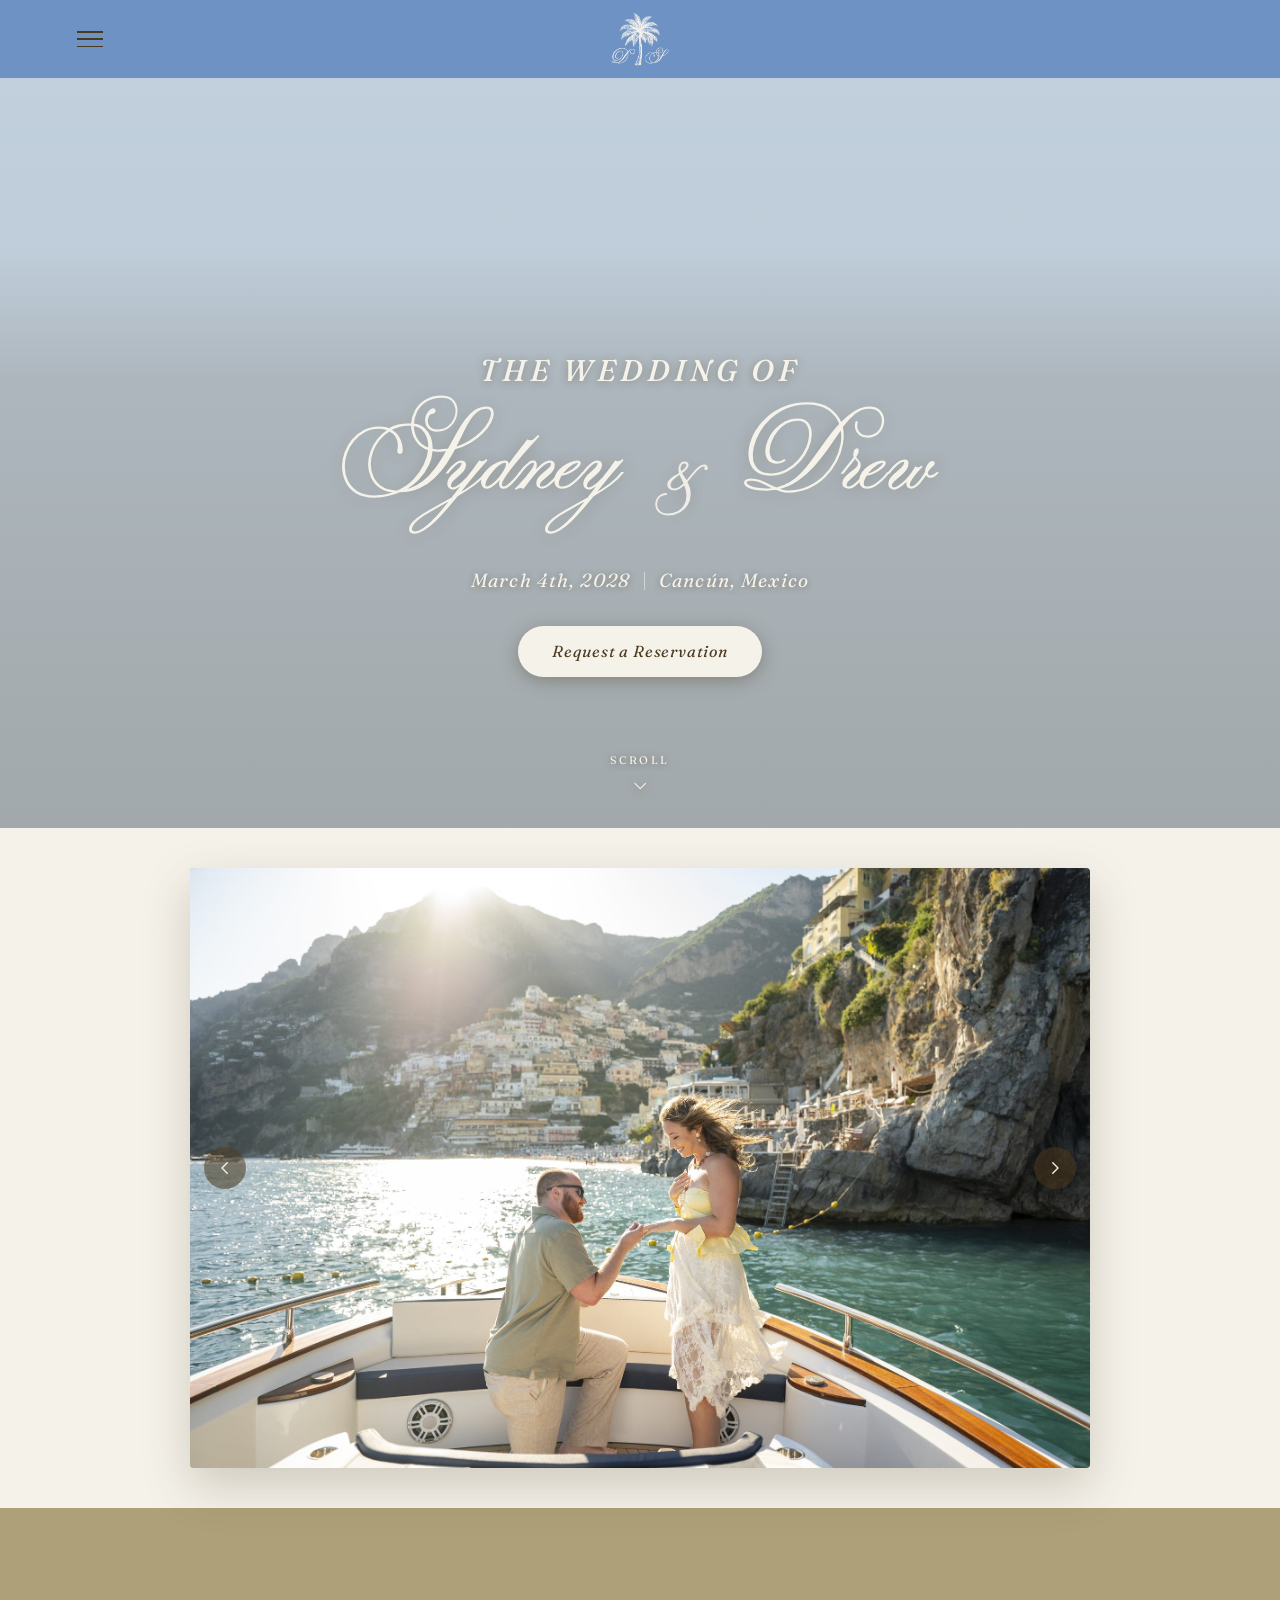
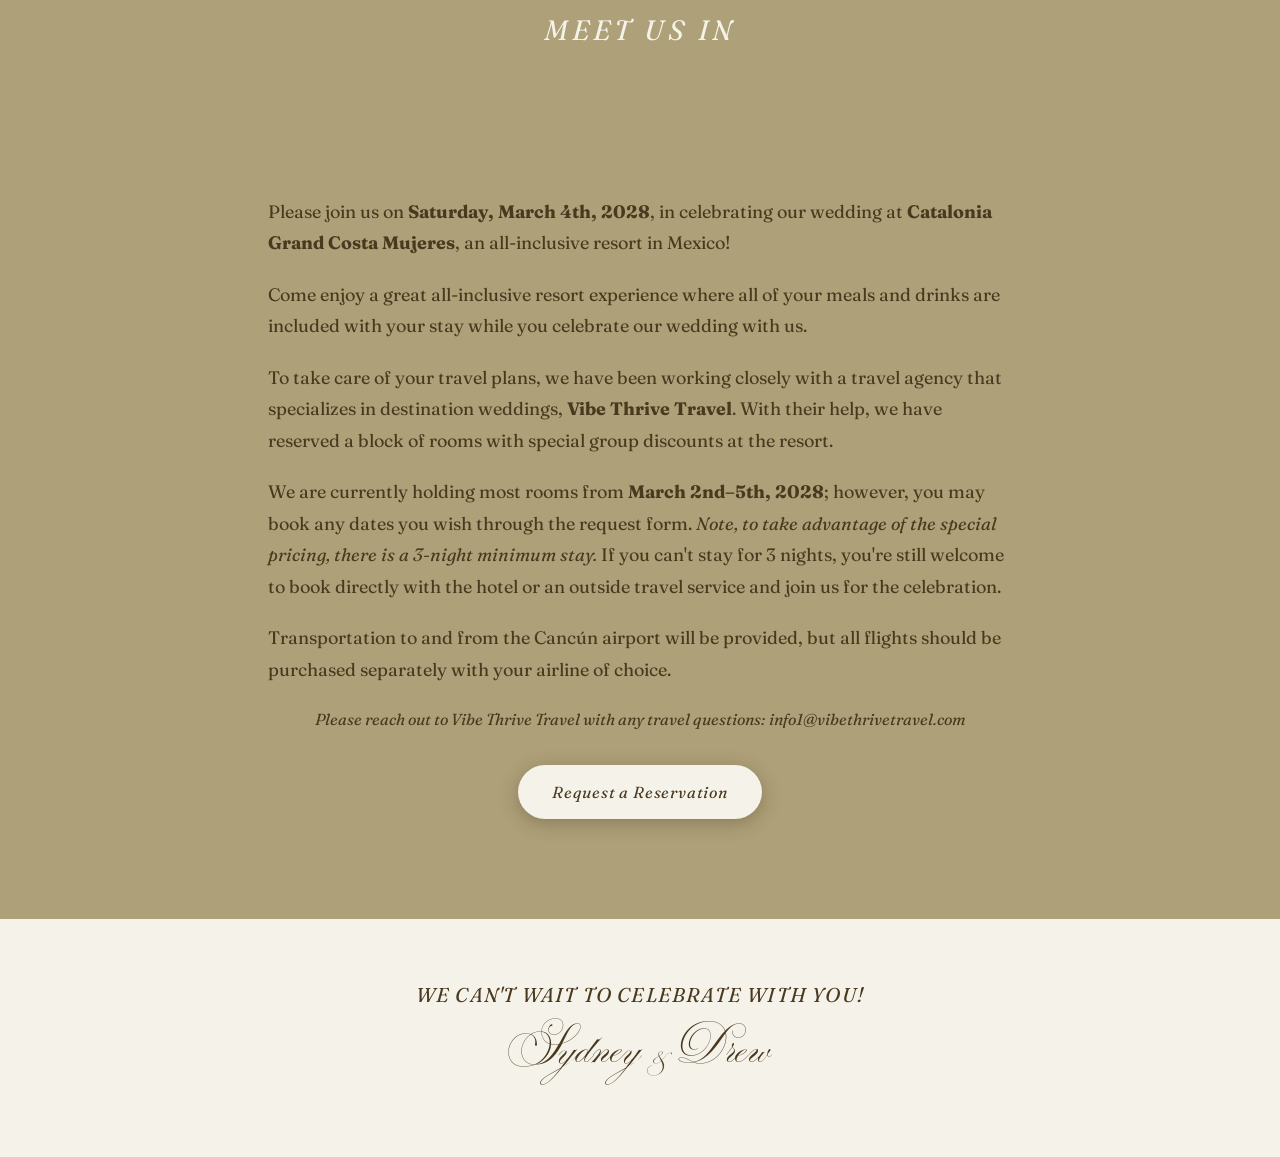
==== index.html @ 26ca18ec "changing logo color" ====
<!DOCTYPE html>
<html lang="en">
<head>
<meta charset="UTF-8">
<meta name="viewport" content="width=device-width, initial-scale=1.0">
<title>Sydney & Drew — March 2028</title>
<link rel="preconnect" href="https://fonts.googleapis.com">
<link rel="preconnect" href="https://fonts.gstatic.com" crossorigin>
<link href="https://fonts.googleapis.com/css2?family=Fraunces:ital,opsz,wght@0,9..144,300;0,9..144,400;0,9..144,500;1,9..144,300;1,9..144,400&display=swap" rel="stylesheet">
<link rel="stylesheet" href="assets/brand.css">
<style>
  :root {
    --font-display: 'Fraunces', serif;
    --font-body: 'Fraunces', serif;
  }

  * { margin: 0; padding: 0; box-sizing: border-box; }

  html { scroll-behavior: smooth; }

  body {
    background: var(--sand);
    color: var(--cacao);
    font-family: var(--font-body);
    font-size: 18px;
    line-height: 1.6;
    -webkit-font-smoothing: antialiased;
  }

  a { color: inherit; text-decoration: none; }

  .sr-only {
    position: absolute;
    width: 1px;
    height: 1px;
    padding: 0;
    margin: -1px;
    overflow: hidden;
    clip: rect(0, 0, 0, 0);
    white-space: nowrap;
    border: 0;
  }

  /* ---------- NAV ---------- */
  .nav {
    position: fixed;
    top: 0;
    left: 0;
    right: 0;
    z-index: 100;
    display: flex;
    align-items: center;
    height: 78px;
    padding: 0 6vw;
    background: var(--caribbean);
  }

  .site-banners {
    position: fixed;
    top: 78px;
    left: 0;
    right: 0;
    z-index: 90;
    transition: opacity 0.25s ease, transform 0.25s ease;
  }

  .site-banners.is-hidden {
    opacity: 0;
    transform: translateY(-8px);
    pointer-events: none;
  }

  .site-banner {
    color: var(--sand);
    padding: 16px 6vw;
    display: flex;
    align-items: center;
    justify-content: center;
    text-align: center;
  }

  .site-banner--payment {
    background: var(--jungle);
  }

  .site-banner--rsvp {
    background: var(--shoreline);
  }

  .site-banner-text {
    font-family: var(--font-display);
    font-style: italic;
    font-size: clamp(14px, 3.8vw, 16px);
    letter-spacing: 0.04em;
    text-transform: uppercase;
    font-weight: 500;
    white-space: nowrap;
  }

  .banner-link {
    text-decoration: underline;
    text-underline-offset: 3px;
    transition: opacity 0.2s ease;
  }

  .banner-link:hover {
    opacity: 0.75;
  }

  .nav-mark {
    position: absolute;
    left: 50%;
    top: 50%;
    transform: translate(-50%, -50%);
    width: 58px;
    aspect-ratio: 1500 / 1386;
    background-color: var(--sand);
    -webkit-mask-image: url('assets/monogram.svg');
    mask-image: url('assets/monogram.svg');
    -webkit-mask-size: contain;
    mask-size: contain;
    -webkit-mask-repeat: no-repeat;
    mask-repeat: no-repeat;
    -webkit-mask-position: center;
    mask-position: center;
    visibility: hidden;
  }

  .nav-mark.is-visible {
    visibility: visible;
  }

  /* ---------- LOADER ---------- */
  .loader {
    position: fixed;
    inset: 0;
    z-index: 500;
    display: flex;
    align-items: center;
    justify-content: center;
    background-color: var(--caribbean);
    transition: background-color 0.7s ease 0.35s;
  }

  .loader.is-fading {
    background-color: rgba(110, 146, 196, 0);
    pointer-events: none;
  }

  .loader-mark {
    width: 220px;
    aspect-ratio: 1500 / 1386;
    background-color: var(--sand);
    -webkit-mask-image: url('assets/monogram.svg');
    mask-image: url('assets/monogram.svg');
    -webkit-mask-size: contain;
    mask-size: contain;
    -webkit-mask-repeat: no-repeat;
    mask-repeat: no-repeat;
    -webkit-mask-position: center;
    mask-position: center;
    will-change: transform;
    transition: transform 0.85s cubic-bezier(0.65, 0, 0.35, 1);
  }

  .loader.is-done {
    display: none;
  }

  @media (prefers-reduced-motion: reduce) {
    .loader { transition: none; }
    .loader-mark { transition: none; }
  }

  .menu-btn {
    position: relative;
    z-index: 1;
    width: 26px;
    height: 16px;
    background: transparent;
    border: none;
    padding: 0;
    cursor: pointer;
    display: flex;
    flex-direction: column;
    justify-content: space-between;
  }

  .menu-btn span {
    display: block;
    height: 1.5px;
    width: 100%;
    background: var(--cacao);
    transition: transform 0.3s ease, opacity 0.3s ease;
    transform-origin: center;
  }

  .menu-btn.is-open span:nth-child(1) {
    transform: translateY(7px) rotate(45deg);
  }

  .menu-btn.is-open span:nth-child(2) {
    opacity: 0;
  }

  .menu-btn.is-open span:nth-child(3) {
    transform: translateY(-7px) rotate(-45deg);
  }

  .menu-panel {
    position: fixed;
    top: 78px;
    left: 6vw;
    z-index: 99;
    background: var(--sand);
    border: 0.5px solid var(--tulum);
    border-radius: 4px;
    min-width: 200px;
    padding: 10px 0;
    box-shadow: 0 12px 32px rgba(38, 51, 42, 0.14);
    opacity: 0;
    transform: translateY(-6px);
    pointer-events: none;
    transition: opacity 0.2s ease, transform 0.2s ease;
  }

  .menu-panel.is-open {
    opacity: 1;
    transform: translateY(0);
    pointer-events: auto;
  }

  .menu-panel a {
    display: block;
    padding: 12px 22px;
    font-size: 14px;
    letter-spacing: 0.1em;
    text-transform: uppercase;
    color: var(--cacao);
  }

  .menu-panel a:hover {
    background: var(--sand);
  }

  /* ---------- HERO ---------- */
  .hero {
    position: relative;
    min-height: 92svh;
    display: flex;
    flex-direction: column;
    align-items: center;
    justify-content: center;
    text-align: center;
    background: var(--shoreline);
    color: var(--sand);
    overflow: hidden;
    padding: 100px 6vw 60px;
  }

  .hero-photo {
    position: absolute;
    inset: 0;
    width: 100%;
    height: 100%;
    object-fit: cover;
    object-position: center 0%;
    z-index: 0;
  }

  .hero-scrim {
    position: absolute;
    inset: 0;
    background: linear-gradient(
      180deg,
      rgba(73, 57, 31, 0.10) 0%,
      rgba(73, 57, 31, 0.12) 30%,
      rgba(73, 57, 31, 0.26) 46%,
      rgba(73, 57, 31, 0.34) 100%
    );
    z-index: 1;
  }

  .hero-content {
    position: relative;
    z-index: 2;
    display: flex;
    flex-direction: column;
    align-items: center;
    margin-top: 120px;
  }

  .scroll-cue {
    position: absolute;
    bottom: 26px;
    left: 50%;
    transform: translateX(-50%);
    z-index: 2;
    display: flex;
    flex-direction: column;
    align-items: center;
    gap: 8px;
    cursor: pointer;
    padding: 8px;
    transition: transform 0.25s ease;
  }

  .scroll-cue:hover {
    transform: translateX(-50%) translateY(3px);
  }

  .scroll-cue span {
    font-size: 11px;
    letter-spacing: 0.22em;
    text-transform: uppercase;
    color: var(--sand);
    text-shadow: 0 1px 6px rgba(73, 57, 31, 0.5);
  }

  .scroll-cue svg {
    width: 16px;
    height: 16px;
    animation: scrollBounce 1.8s ease-in-out infinite;
    filter: drop-shadow(0 1px 4px rgba(73, 57, 31, 0.5));
  }

  @keyframes scrollBounce {
    0%, 100% { transform: translateY(0); opacity: 0.6; }
    50% { transform: translateY(7px); opacity: 1; }
  }

  @media (prefers-reduced-motion: reduce) {
    .scroll-cue svg { animation: none; }
  }

  @media (max-width: 760px) {
    .hero {
      padding-bottom: 92px;
    }

    .hero-photo {
      object-position: 28% 42%;
    }

    .hero-content {
      margin-top: 100px;
    }
  }

  .hero-wedding-of {
    position: relative;
    font-family: var(--font-display);
    font-style: italic;
    font-weight: 500;
    font-size: clamp(20px, 2.8vw, 30px);
    letter-spacing: 0.14em;
    text-transform: uppercase;
    color: var(--sand);
    z-index: 1;
    margin-top: 36px;
    margin-bottom: 2px;
    text-shadow: 0 1px 8px rgba(73, 57, 31, 0.4);
  }

  .hero-names {
    position: relative;
    z-index: 1;
    display: flex;
    flex-direction: row;
    align-items: baseline;
    justify-content: center;
    flex-wrap: wrap;
    gap: 0 0.22em;
    font-family: var(--font-script);
    font-weight: 400;
    color: var(--sand);
    -webkit-text-stroke: 1.5px var(--sand);
    text-stroke: 1.5px var(--sand);
    text-shadow: 0 2px 16px rgba(73, 57, 31, 0.4);
    font-size: clamp(64px, 11vw, 150px);
    line-height: 1;
    max-width: 94vw;
    margin: 0 auto;
  }

  .hero-names .amp {
    font-size: 0.62em;
    opacity: 0.92;
  }

  @media (max-width: 760px) {
    .hero-names {
      flex-direction: column;
      align-items: center;
      gap: 0.06em 0;
      font-size: clamp(56px, 17vw, 96px);
    }
  }

  .hero-details {
    position: relative;
    z-index: 1;
    margin-top: 28px;
    display: flex;
    flex-direction: row;
    align-items: center;
    gap: 14px;
  }

  .hero-date,
  .hero-location {
    font-family: var(--font-display);
    font-style: italic;
    font-weight: 400;
    font-size: clamp(15px, 1.9vw, 19px);
    letter-spacing: 0.06em;
    color: var(--sand);
    text-shadow: 0 1px 6px rgba(73, 57, 31, 0.45);
  }

  .hero-divider-line {
    width: 1px;
    height: 18px;
    background: var(--sand);
    opacity: 0.55;
  }

  .hero-reserve-btn {
    position: relative;
    z-index: 1;
    margin-top: 30px;
    display: inline-block;
    font-family: var(--font-display);
    font-style: italic;
    font-weight: 400;
    font-size: clamp(13px, 1.6vw, 16px);
    letter-spacing: 0.05em;
    color: var(--cacao);
    background-color: var(--sand);
    padding: 13px 34px;
    border-radius: 999px;
    box-shadow: 0 4px 18px rgba(73, 57, 31, 0.35);
    transition: transform 0.2s ease, box-shadow 0.2s ease;
  }

  .meet-mexico-btn {
    display: block;
    width: fit-content;
    margin: 32px auto 0;
    text-align: center;
  }

  .hero-reserve-btn:hover {
    transform: translateY(-2px);
    box-shadow: 0 6px 22px rgba(73, 57, 31, 0.4);
  }

  /* ---------- GALLERY ---------- */
  .gallery {
    background: var(--sand);
    padding: 40px 6vw;
    scroll-margin-top: 78px;
  }

  .gallery-frame {
    position: relative;
    max-width: 900px;
    margin: 0 auto;
    border-radius: 4px;
    overflow: hidden;
    box-shadow: 0 18px 48px rgba(73, 57, 31, 0.22);
  }

  .gallery-track {
    position: relative;
    width: 100%;
    aspect-ratio: 3 / 2;
    background: var(--tulum);
  }

  .gallery-slide {
    position: absolute;
    inset: 0;
    width: 100%;
    height: 100%;
    object-fit: cover;
    opacity: 0;
    transition: opacity 0.5s ease;
    pointer-events: none;
  }

  .gallery-slide.is-active {
    opacity: 1;
    pointer-events: auto;
  }

  .gallery-arrow {
    position: absolute;
    top: 50%;
    transform: translateY(-50%);
    z-index: 2;
    width: 42px;
    height: 42px;
    border-radius: 50%;
    background: rgba(73, 57, 31, 0.55);
    border: none;
    cursor: pointer;
    display: flex;
    align-items: center;
    justify-content: center;
    transition: background 0.2s ease;
  }

  .gallery-arrow:hover {
    background: rgba(73, 57, 31, 0.8);
  }

  .gallery-arrow svg {
    width: 18px;
    height: 18px;
  }

  .gallery-arrow.prev { left: 14px; }
  .gallery-arrow.next { right: 14px; }

  /* ---------- MEET US IN MEXICO ---------- */
  .meet-mexico {
    background: var(--tulum);
    padding: 100px 6vw;
    text-align: center;
  }

  .meet-mexico-wrap {
    margin: 0 auto 28px;
    display: flex;
    flex-direction: column;
    align-items: center;
  }

  .meet-mexico-eyebrow {
    font-family: var(--font-display);
    font-style: italic;
    font-weight: 400;
    font-size: clamp(20px, 3vw, 28px);
    letter-spacing: 0.14em;
    text-transform: uppercase;
    color: var(--sand);
    margin-bottom: 10px;
  }

  .meet-mexico-mark {
    width: min(50vw, 300px);
    aspect-ratio: 1175 / 411;
    background-color: var(--sand);
    -webkit-mask-image: url('assets/mexico-script.svg');
    mask-image: url('assets/mexico-script.svg');
    -webkit-mask-size: contain;
    mask-size: contain;
    -webkit-mask-repeat: no-repeat;
    mask-repeat: no-repeat;
    -webkit-mask-position: center;
    mask-position: center;
  }

  .meet-mexico-blurb {
    max-width: 62ch;
    margin: 0 auto;
    font-family: var(--font-display);
    font-weight: 400;
    font-size: 18px;
    line-height: 1.75;
    color: var(--cacao);
    text-align: left;
  }

  .meet-mexico-blurb p {
    margin: 0 0 20px;
  }

  .meet-mexico-blurb p:last-child {
    margin-bottom: 0;
  }

  .meet-mexico-blurb .lede {
    font-style: italic;
    font-size: 22px;
    text-align: center;
    margin-bottom: 28px;
  }

  .meet-mexico-blurb .fine-print {
    font-style: italic;
    font-size: 16px;
    text-align: center;
    color: var(--cacao);
  }

  /* ---------- FOOTER TEASER ---------- */
  .footer-note {
    text-align: center;
    padding: 60px 6vw 0;
    font-family: var(--font-display);
    font-style: italic;
    font-size: clamp(13px, 3.6vw, 20px);
    letter-spacing: 0.06em;
    text-transform: uppercase;
    color: var(--cacao);
    white-space: nowrap;
  }

  .footer-names-mark {
    font-family: var(--font-script);
    font-weight: 400;
    color: var(--cacao);
    font-size: clamp(40px, 8vw, 68px);
    line-height: 1;
    text-align: center;
    margin: 8px auto 70px;
  }

  .footer-names-mark .amp {
    font-size: 0.62em;
    opacity: 0.92;
    margin: 0 0.08em;
  }
</style>
</head>
<body>

  <div class="loader" id="loader">
    <div class="loader-mark" id="loaderMark"></div>
  </div>

  <nav class="nav">
    <button class="menu-btn" id="menuBtn" aria-label="Open menu" aria-expanded="false" aria-controls="menuPanel">
      <span></span><span></span><span></span>
    </button>
    <a class="nav-mark" id="navMark" href="index.html" aria-label="Sydney &amp; Drew — Home"></a>
  </nav>

  <div class="site-banners">
    <div class="site-banner site-banner--payment" id="paymentBanner">
      <div class="site-banner-text" id="paymentBannerText">
        <a href="#" class="banner-link">Submit final payment</a> by 1/1/2028
      </div>
    </div>

    <div class="site-banner site-banner--rsvp" id="rsvpBanner">
      <div class="site-banner-text" id="rsvpBannerText">
        <a href="#" class="banner-link">RSVP</a> by 1/1/2028
      </div>
    </div>
  </div>

  <div class="menu-panel" id="menuPanel">
    <a href="#">Weekend</a>
    <a href="#">Travel</a>
    <a href="#">RSVP</a>
    <a href="registry.html">Registry</a>
  </div>

  <section class="hero">
    <img class="hero-photo" src="assets/cancun-painting.png" alt="Watercolor coastline of the Riviera Maya">
    <div class="hero-scrim"></div>
    <div class="hero-content">
      <div class="hero-wedding-of">the wedding of</div>
      <h1 class="hero-names">
        <span>Sydney</span><span class="amp">&amp;</span><span>Drew</span>
      </h1>
      <div class="hero-details">
        <div class="hero-date">March 4th, 2028</div>
        <div class="hero-divider-line"></div>
        <div class="hero-location">Cancún, Mexico</div>
      </div>
      <a href="#" class="hero-reserve-btn">Request a Reservation</a>
    </div>
    <a class="scroll-cue" href="#gallery" aria-label="Scroll to next section">
      <span>Scroll</span>
      <svg viewBox="0 0 24 24" fill="none" xmlns="http://www.w3.org/2000/svg" aria-hidden="true">
        <path d="M4 8L12 16L20 8" stroke="var(--sand)" stroke-width="1.6" stroke-linecap="round" stroke-linejoin="round"/>
      </svg>
    </a>
  </section>

  <section class="gallery" id="gallery">
    <div class="gallery-frame">
      <div class="gallery-track" id="galleryTrack">
        <img class="gallery-slide is-active" src="assets/gallery/gallery-1.jpg" alt="Sydney and Drew, photo 1">
        <img class="gallery-slide" src="assets/gallery/gallery-4.jpg" alt="Sydney and Drew, photo 2">
        <img class="gallery-slide" src="assets/gallery/gallery-8.jpg" alt="Sydney and Drew, photo 3">
        <img class="gallery-slide" src="assets/gallery/gallery-2.jpg" alt="Sydney and Drew, photo 4">
        <img class="gallery-slide" src="assets/gallery/gallery-11.jpg" alt="Sydney and Drew, photo 5">
        <img class="gallery-slide" src="assets/gallery/gallery-6.jpg" alt="Sydney and Drew, photo 6">
        <img class="gallery-slide" src="assets/gallery/gallery-9.jpg" alt="Sydney and Drew, photo 7">
        <img class="gallery-slide" src="assets/gallery/gallery-5.jpg" alt="Sydney and Drew, photo 8">
        <img class="gallery-slide" src="assets/gallery/gallery-3.jpg" alt="Sydney and Drew, photo 9">
        <img class="gallery-slide" src="assets/gallery/gallery-7.jpg" alt="Sydney and Drew, photo 10">
        <img class="gallery-slide" src="assets/gallery/gallery-10.jpg" alt="Sydney and Drew, photo 11">
      </div>
      <button class="gallery-arrow prev" id="galleryPrev" aria-label="Previous photo">
        <svg viewBox="0 0 24 24" fill="none" xmlns="http://www.w3.org/2000/svg"><path d="M15 5L8 12L15 19" stroke="var(--sand)" stroke-width="1.8" stroke-linecap="round" stroke-linejoin="round"/></svg>
      </button>
      <button class="gallery-arrow next" id="galleryNext" aria-label="Next photo">
        <svg viewBox="0 0 24 24" fill="none" xmlns="http://www.w3.org/2000/svg"><path d="M9 5L16 12L9 19" stroke="var(--sand)" stroke-width="1.8" stroke-linecap="round" stroke-linejoin="round"/></svg>
      </button>
    </div>
  </section>

  <section class="meet-mexico" id="meet-mexico">
    <div class="meet-mexico-wrap">
      <div class="meet-mexico-eyebrow">meet us in</div>
      <div class="meet-mexico-mark" role="img" aria-label="Mexico"></div>
    </div>
    <div class="meet-mexico-blurb">
      <p>Please join us on <strong>Saturday, March 4th, 2028</strong>, in celebrating our wedding at <strong>Catalonia Grand Costa Mujeres</strong>, an all-inclusive resort in Mexico!</p>

      <p>Come enjoy a great all-inclusive resort experience where all of your meals and drinks are included with your stay while you celebrate our wedding with us.</p>

      <p>To take care of your travel plans, we have been working closely with a travel agency that specializes in destination weddings, <strong>Vibe Thrive Travel</strong>. With their help, we have reserved a block of rooms with special group discounts at the resort.</p>

      <p>We are currently holding most rooms from <strong>March 2nd&ndash;5th, 2028</strong>; however, you may book any dates you wish through the request form. <em>Note, to take advantage of the special pricing, there is a 3-night minimum stay.</em> If you can't stay for 3 nights, you're still welcome to book directly with the hotel or an outside travel service and join us for the celebration.</p>

      <p>Transportation to and from the Cancún airport will be provided, but all flights should be purchased separately with your airline of choice.</p>

      <p class="fine-print">Please reach out to Vibe Thrive Travel with any travel questions: info1@vibethrivetravel.com</p>

      <a href="#" class="hero-reserve-btn meet-mexico-btn">Request a Reservation</a>
    </div>
  </section>

  <p class="footer-note">
    We can't wait to celebrate with you!
  </p>
  <p class="footer-names-mark">Sydney<span class="amp">&amp;</span>Drew</p>

  <script>
    (function () {
      // ---------- SITE BANNERS ----------
      // For now: FORCE_SHOW makes a banner always visible so you can see/style it.
      // When ready to go live with real date logic: set FORCE_SHOW = false for that
      // banner, and fill in TRIGGER_DATE (when it should start appearing) and
      // DUE_DATE_TEXT (the deadline shown in the text).
      function setupBanner(config) {
        var banner = document.getElementById(config.bannerId);
        var bannerText = document.getElementById(config.textId);
        if (!banner) return;

        var shouldShow = config.forceShow || (new Date() >= config.triggerDate);

        if (shouldShow) {
          bannerText.innerHTML = '<a href="#" class="banner-link">' + config.linkLabel + '</a> by ' + config.dueDateText;
          banner.style.display = 'flex';
        } else {
          banner.style.display = 'none';
        }
      }

      setupBanner({
        bannerId: 'paymentBanner',
        textId: 'paymentBannerText',
        forceShow: false,
        triggerDate: new Date('2027-11-01'),
        dueDateText: '1/1/2028',
        linkLabel: 'Submit final payment'
      });

      setupBanner({
        bannerId: 'rsvpBanner',
        textId: 'rsvpBannerText',
        forceShow: false,
        triggerDate: new Date('2027-11-01'),
        dueDateText: '1/1/2028',
        linkLabel: 'RSVP'
      });

      var siteBanners = document.querySelector('.site-banners');
      if (siteBanners) {
        var SCROLL_HIDE_THRESHOLD = 10;
        window.addEventListener('scroll', function () {
          if (window.scrollY > SCROLL_HIDE_THRESHOLD) {
            siteBanners.classList.add('is-hidden');
          } else {
            siteBanners.classList.remove('is-hidden');
          }
        }, { passive: true });
      }

      var loader = document.getElementById('loader');
      var loaderMark = document.getElementById('loaderMark');
      var navMark = document.getElementById('navMark');
      var HOLD_MS = 700;   // how long the centered logo sits still first
      var MOVE_MS = 850;   // must match .loader-mark transition duration
      var FADE_MS = 700;   // must match .loader background transition duration

      function runHandoff() {
        var startRect = loaderMark.getBoundingClientRect();

        // Briefly reveal navMark (without visually flashing it) so we can
        // measure exactly where it sits — this is what makes the landing
        // spot accurate instead of guessed/hardcoded.
        navMark.style.transition = 'none';
        navMark.classList.add('is-visible');
        navMark.style.opacity = '0';
        var endRect = navMark.getBoundingClientRect();
        navMark.style.opacity = '';

        var endFontSize = endRect.width;
        var startFontSize = startRect.width;
        var scale = endFontSize / startFontSize;

        var startCenterX = startRect.left + startRect.width / 2;
        var startCenterY = startRect.top + startRect.height / 2;
        var endCenterX = endRect.left + endRect.width / 2;
        var endCenterY = endRect.top + endRect.height / 2;

        var deltaX = endCenterX - startCenterX;
        var deltaY = endCenterY - startCenterY;

        // Hide nav mark again until the exact moment the animation lands
        navMark.classList.remove('is-visible');

        requestAnimationFrame(function () {
          loaderMark.style.transform =
            'translate(' + deltaX + 'px, ' + deltaY + 'px) scale(' + scale + ')';
          loader.classList.add('is-fading');
        });

        setTimeout(function () {
          navMark.classList.add('is-visible');
          loader.classList.add('is-done');
        }, MOVE_MS);
      }

      window.addEventListener('load', function () {
        setTimeout(runHandoff, HOLD_MS);
      });

      var menuBtn = document.getElementById('menuBtn');
      var menuPanel = document.getElementById('menuPanel');

      function closeMenu() {
        menuBtn.classList.remove('is-open');
        menuPanel.classList.remove('is-open');
        menuBtn.setAttribute('aria-expanded', 'false');
      }

      function toggleMenu() {
        var willOpen = !menuPanel.classList.contains('is-open');
        menuBtn.classList.toggle('is-open', willOpen);
        menuPanel.classList.toggle('is-open', willOpen);
        menuBtn.setAttribute('aria-expanded', String(willOpen));
      }

      menuBtn.addEventListener('click', function (e) {
        e.stopPropagation();
        toggleMenu();
      });

      var scrollCue = document.querySelector('.scroll-cue');
      if (scrollCue) {
        scrollCue.addEventListener('click', function (e) {
          e.preventDefault();
          var targetId = scrollCue.getAttribute('href').slice(1);
          var target = document.getElementById(targetId);
          if (target) {
            target.scrollIntoView({ behavior: 'smooth' });
          }
        });
      }

      document.addEventListener('click', function (e) {
        if (!menuPanel.contains(e.target) && !menuBtn.contains(e.target)) {
          closeMenu();
        }
      });

      document.addEventListener('keydown', function (e) {
        if (e.key === 'Escape') closeMenu();
      });

      var slides = document.querySelectorAll('.gallery-slide');
      var prevBtn = document.getElementById('galleryPrev');
      var nextBtn = document.getElementById('galleryNext');
      var track = document.getElementById('galleryTrack');
      var galleryFrame = document.querySelector('.gallery-frame');
      var current = 0;
      var AUTOPLAY_MS = 5000;
      var autoplayTimer = null;

      function showSlide(index) {
        slides[current].classList.remove('is-active');
        current = (index + slides.length) % slides.length;
        slides[current].classList.add('is-active');
      }

      function startAutoplay() {
        stopAutoplay();
        autoplayTimer = setInterval(function () {
          showSlide(current + 1);
        }, AUTOPLAY_MS);
      }

      function stopAutoplay() {
        if (autoplayTimer) {
          clearInterval(autoplayTimer);
          autoplayTimer = null;
        }
      }

      function goToSlide(index) {
        showSlide(index);
        startAutoplay(); // reset the timer so it doesn't jump right after a manual change
      }

      if (prevBtn && nextBtn) {
        prevBtn.addEventListener('click', function () { goToSlide(current - 1); });
        nextBtn.addEventListener('click', function () { goToSlide(current + 1); });
      }

      if (track) {
        var touchStartX = 0;
        var touchEndX = 0;
        var SWIPE_THRESHOLD = 40;

        track.addEventListener('touchstart', function (e) {
          touchStartX = e.changedTouches[0].screenX;
        }, { passive: true });

        track.addEventListener('touchend', function (e) {
          touchEndX = e.changedTouches[0].screenX;
          var delta = touchEndX - touchStartX;
          if (Math.abs(delta) > SWIPE_THRESHOLD) {
            if (delta < 0) {
              goToSlide(current + 1);
            } else {
              goToSlide(current - 1);
            }
          }
        }, { passive: true });
      }

      if (slides.length > 1) {
        startAutoplay();

        if (galleryFrame) {
          galleryFrame.addEventListener('mouseenter', stopAutoplay);
          galleryFrame.addEventListener('mouseleave', startAutoplay);
        }
      }
    })();
  </script>

</body>
</html>
---- assets/brand.css ----
/* ==========================================================================
   Sydney & Drew Wedding — Brand Stylesheet
   Shared colors and typography for index.html and registry.html.
   ========================================================================== */

:root {
  /* ---------- Color palette ---------- */
  --sand: #F5F2EA;
  --tulum: #AEA078;
  --cacao: #49391F;
  --caribbean: #6E92C4;
  --shoreline: #D0E2F4;
  --jungle: #848F5C;
  --agave: #C7D0A9;

  /* ---------- Typography ---------- */

  /* Fraunces — secondary headings (set in italic + uppercase via .heading-secondary) */
  --font-display: 'Fraunces', serif;

  /* EB Garamond — body copy. Italic is the primary voice; regular is reserved
     for spots that need extra clarity (form labels, fine print, nav, etc). */
  --font-body: 'EB Garamond', serif;
  --font-body-regular: 'EB Garamond', serif;

  /* Sewell Wedding Script — replaces the old Parfumerie Script Pro image-mask
     technique. Once the .ttf is loaded below, this becomes live, selectable
     text instead of SVG masks. */
  --font-script: 'Sewell Wedding', cursive;
}

/* ---------- @font-face: Sewell Wedding Script ---------- */

@font-face {
  font-family: 'Sewell Wedding';
  src: url('SewellWedding-Regular.ttf') format('truetype');
  font-weight: normal;
  font-style: normal;
  font-display: swap;
}

/* ---------- Reusable type treatments ---------- */

/* Fraunces italic uppercase — secondary heading style */
.heading-secondary {
  font-family: var(--font-display);
  font-style: italic;
  text-transform: uppercase;
}

/* EB Garamond italic — primary body voice */
.body-text {
  font-family: var(--font-body);
  font-style: italic;
}

/* EB Garamond regular — for clarity-critical text (labels, nav, fine print) */
.body-text-clear {
  font-family: var(--font-body-regular);
  font-style: normal;
}

/* Sewell Wedding Script — live script text */
.script-text {
  font-family: var(--font-script);
}
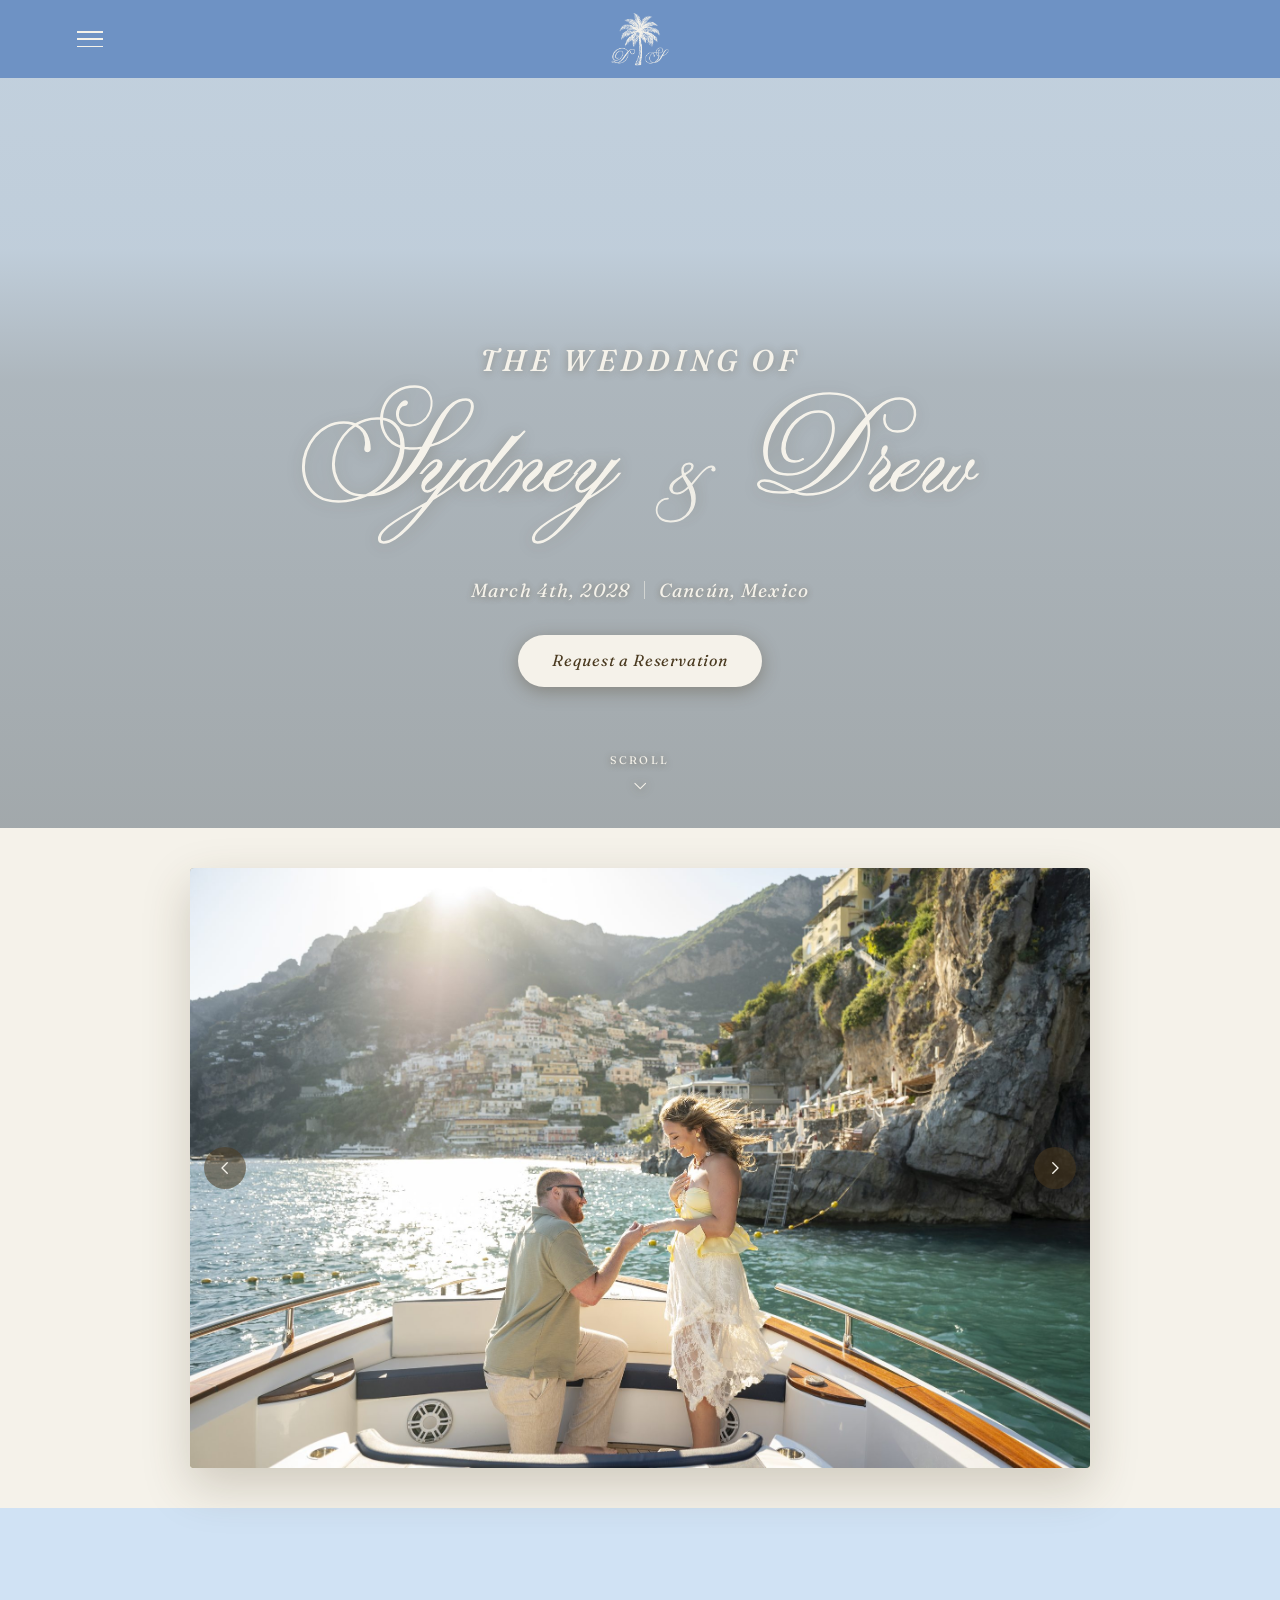
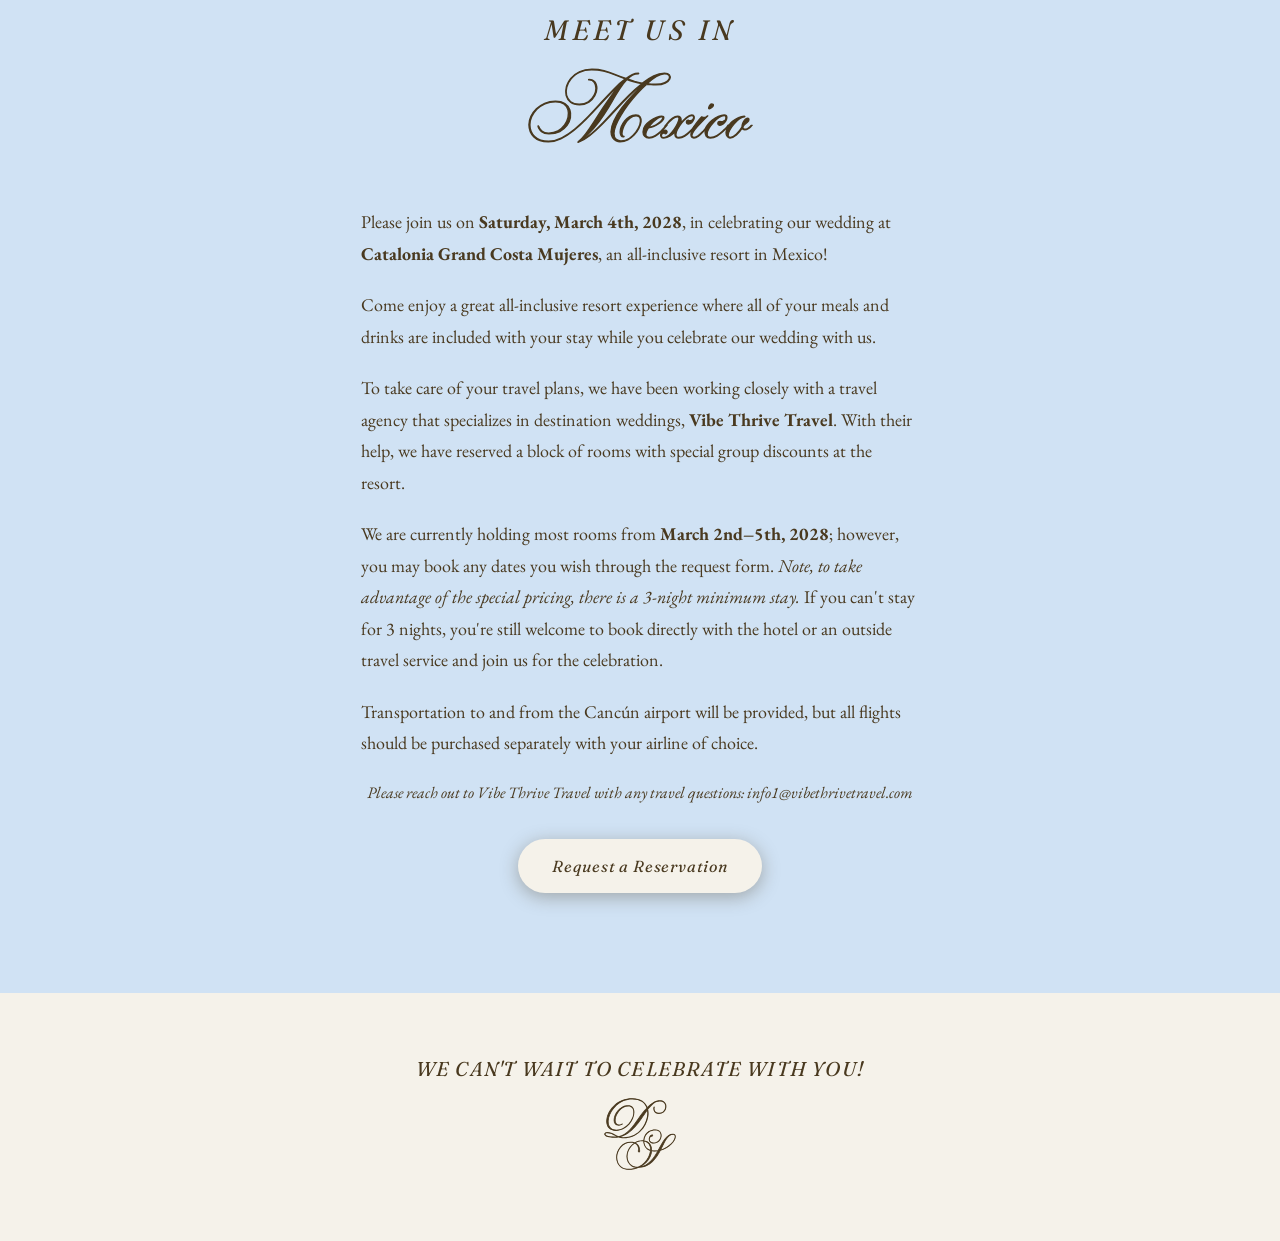
==== commit 9d7d12e3: "committing changes before locking things down" ====
--- a/index.html
+++ b/index.html
@@ -3,10 +3,10 @@
 <head>
 <meta charset="UTF-8">
 <meta name="viewport" content="width=device-width, initial-scale=1.0">
-<title>Sydney & Drew — March 2028</title>
+<title>Sewell Wedding</title>
 <link rel="preconnect" href="https://fonts.googleapis.com">
 <link rel="preconnect" href="https://fonts.gstatic.com" crossorigin>
-<link href="https://fonts.googleapis.com/css2?family=Fraunces:ital,opsz,wght@0,9..144,300;0,9..144,400;0,9..144,500;1,9..144,300;1,9..144,400&display=swap" rel="stylesheet">
+<link href="https://fonts.googleapis.com/css2?family=Fraunces:ital,opsz,wght@0,9..144,300;0,9..144,400;0,9..144,500;1,9..144,300;1,9..144,400&family=EB+Garamond:ital@0;1&display=swap" rel="stylesheet">
 <link rel="stylesheet" href="assets/brand.css">
 <style>
   :root {
@@ -112,6 +112,7 @@
     left: 50%;
     top: 50%;
     transform: translate(-50%, -50%);
+    z-index: 1;
     width: 58px;
     aspect-ratio: 1500 / 1386;
     background-color: var(--sand);
@@ -190,7 +191,7 @@
     display: block;
     height: 1.5px;
     width: 100%;
-    background: var(--cacao);
+    background: var(--sand);
     transition: transform 0.3s ease, opacity 0.3s ease;
     transform-origin: center;
   }
@@ -233,6 +234,8 @@
   .menu-panel a {
     display: block;
     padding: 12px 22px;
+    font-family: var(--font-display);
+    font-style: italic;
     font-size: 14px;
     letter-spacing: 0.1em;
     text-transform: uppercase;
@@ -377,7 +380,7 @@
     -webkit-text-stroke: 1.5px var(--sand);
     text-stroke: 1.5px var(--sand);
     text-shadow: 0 2px 16px rgba(73, 57, 31, 0.4);
-    font-size: clamp(64px, 11vw, 150px);
+    font-size: clamp(72px, 12.5vw, 175px);
     line-height: 1;
     max-width: 94vw;
     margin: 0 auto;
@@ -393,7 +396,7 @@
       flex-direction: column;
       align-items: center;
       gap: 0.06em 0;
-      font-size: clamp(56px, 17vw, 96px);
+      font-size: clamp(60px, 19vw, 110px);
     }
   }
 
@@ -525,7 +528,7 @@
 
   /* ---------- MEET US IN MEXICO ---------- */
   .meet-mexico {
-    background: var(--tulum);
+    background: var(--shoreline);
     padding: 100px 6vw;
     text-align: center;
   }
@@ -544,28 +547,24 @@
     font-size: clamp(20px, 3vw, 28px);
     letter-spacing: 0.14em;
     text-transform: uppercase;
-    color: var(--sand);
+    color: var(--cacao);
     margin-bottom: 10px;
   }
 
   .meet-mexico-mark {
-    width: min(50vw, 300px);
-    aspect-ratio: 1175 / 411;
-    background-color: var(--sand);
-    -webkit-mask-image: url('assets/mexico-script.svg');
-    mask-image: url('assets/mexico-script.svg');
-    -webkit-mask-size: contain;
-    mask-size: contain;
-    -webkit-mask-repeat: no-repeat;
-    mask-repeat: no-repeat;
-    -webkit-mask-position: center;
-    mask-position: center;
+    font-family: var(--font-script);
+    font-weight: 400;
+    color: var(--cacao);
+    -webkit-text-stroke: 1.3px var(--cacao);
+    text-stroke: 1.3px var(--cacao);
+    font-size: clamp(56px, 9vw, 130px);
+    line-height: 1;
   }
 
   .meet-mexico-blurb {
     max-width: 62ch;
     margin: 0 auto;
-    font-family: var(--font-display);
+    font-family: 'EB Garamond', serif;
     font-weight: 400;
     font-size: 18px;
     line-height: 1.75;
@@ -609,20 +608,21 @@
   }
 
   .footer-names-mark {
-    font-family: var(--font-script);
-    font-weight: 400;
-    color: var(--cacao);
-    font-size: clamp(40px, 8vw, 68px);
-    line-height: 1;
-    text-align: center;
-    margin: 8px auto 70px;
-  }
-
-  .footer-names-mark .amp {
-    font-size: 0.62em;
-    opacity: 0.92;
-    margin: 0 0.08em;
-  }
+    width: min(15vw, 75px);
+    aspect-ratio: 950.46 / 949.72;
+    background-color: var(--cacao);
+    -webkit-mask-image: url('assets/footer-monogram.svg');
+    mask-image: url('assets/footer-monogram.svg');
+    -webkit-mask-size: contain;
+    mask-size: contain;
+    -webkit-mask-repeat: no-repeat;
+    mask-repeat: no-repeat;
+    -webkit-mask-position: center;
+    mask-position: center;
+    margin: 12px auto 70px;
+  }
+
+
 </style>
 </head>
 <body>
@@ -653,8 +653,8 @@
   </div>
 
   <div class="menu-panel" id="menuPanel">
-    <a href="#">Weekend</a>
-    <a href="#">Travel</a>
+    <a href="accommodations.html">Accommodations</a>
+    <a href="weekend-details.html">Weekend Details</a>
     <a href="#">RSVP</a>
     <a href="registry.html">Registry</a>
   </div>
@@ -709,7 +709,7 @@
   <section class="meet-mexico" id="meet-mexico">
     <div class="meet-mexico-wrap">
       <div class="meet-mexico-eyebrow">meet us in</div>
-      <div class="meet-mexico-mark" role="img" aria-label="Mexico"></div>
+      <div class="meet-mexico-mark">Mexico</div>
     </div>
     <div class="meet-mexico-blurb">
       <p>Please join us on <strong>Saturday, March 4th, 2028</strong>, in celebrating our wedding at <strong>Catalonia Grand Costa Mujeres</strong>, an all-inclusive resort in Mexico!</p>
@@ -731,7 +731,7 @@
   <p class="footer-note">
     We can't wait to celebrate with you!
   </p>
-  <p class="footer-names-mark">Sydney<span class="amp">&amp;</span>Drew</p>
+  <div class="footer-names-mark" role="img" aria-label="Sydney &amp; Drew monogram"></div>
 
   <script>
     (function () {
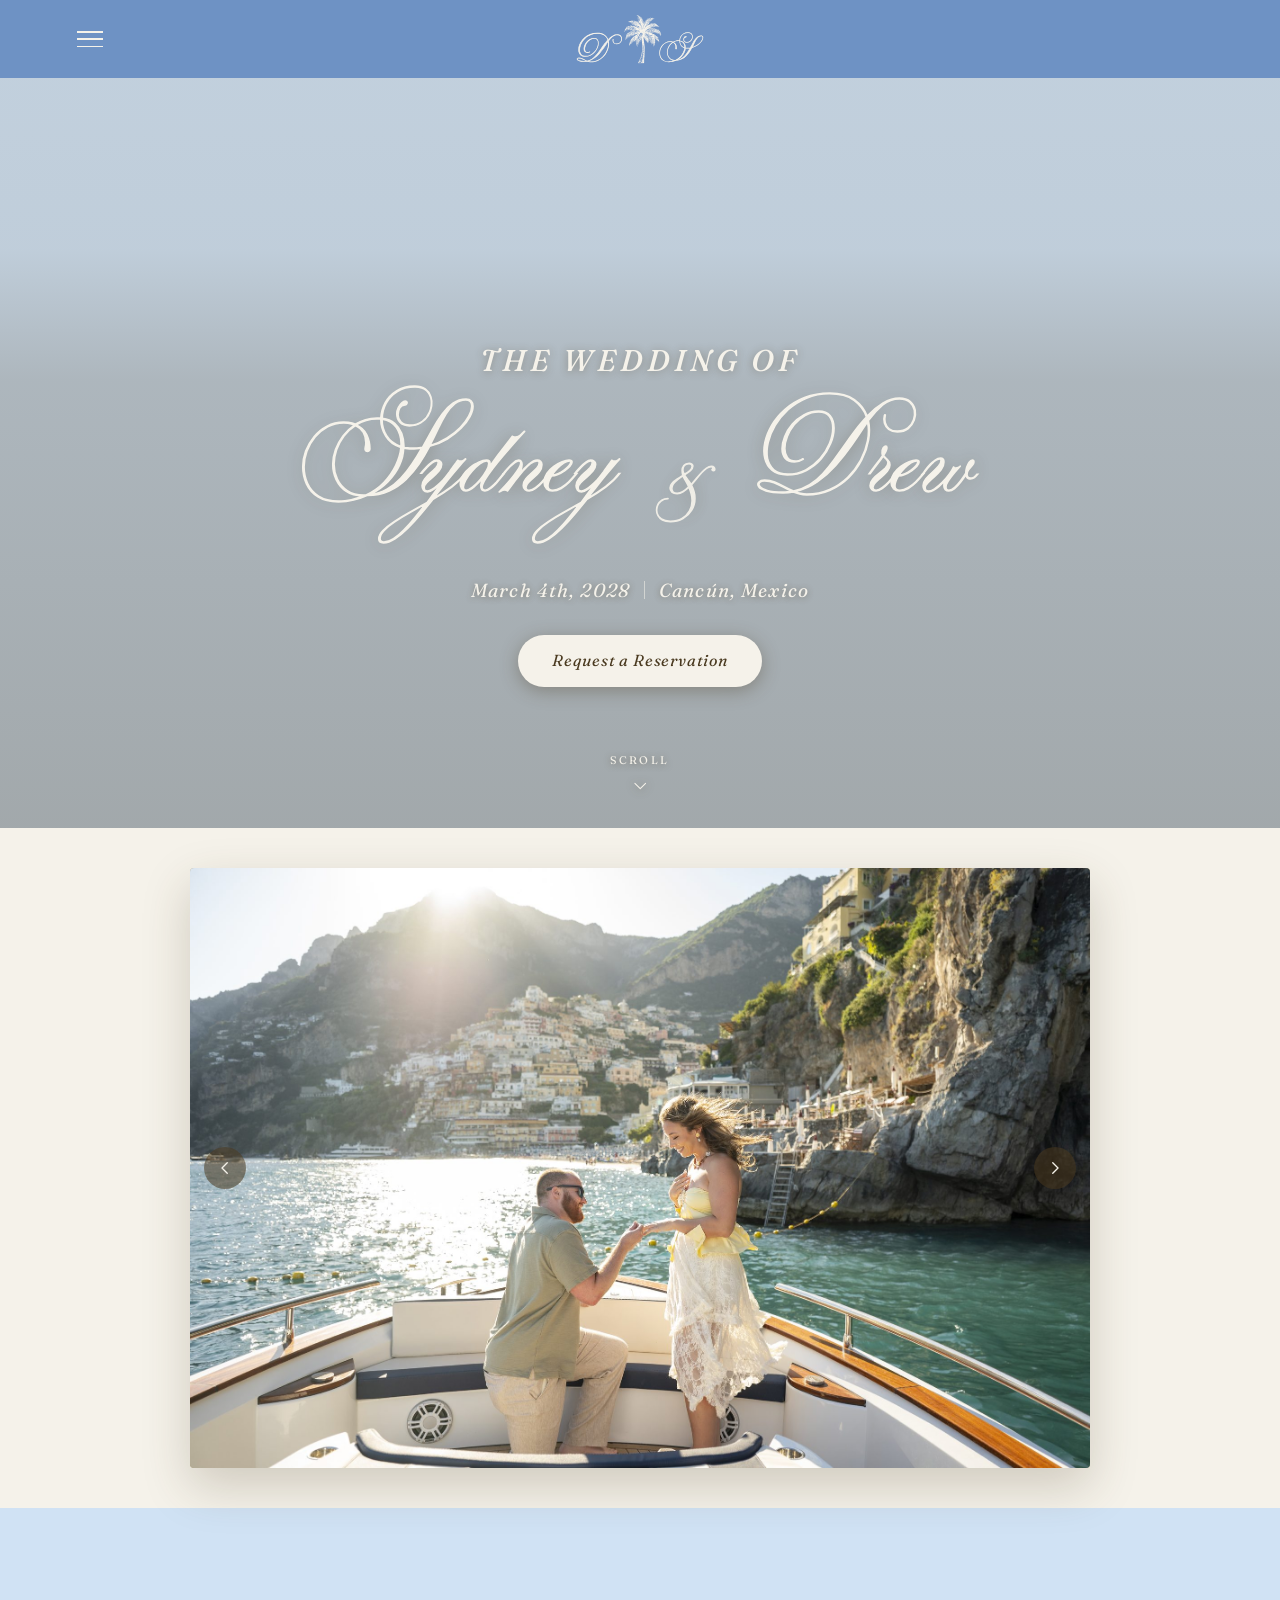
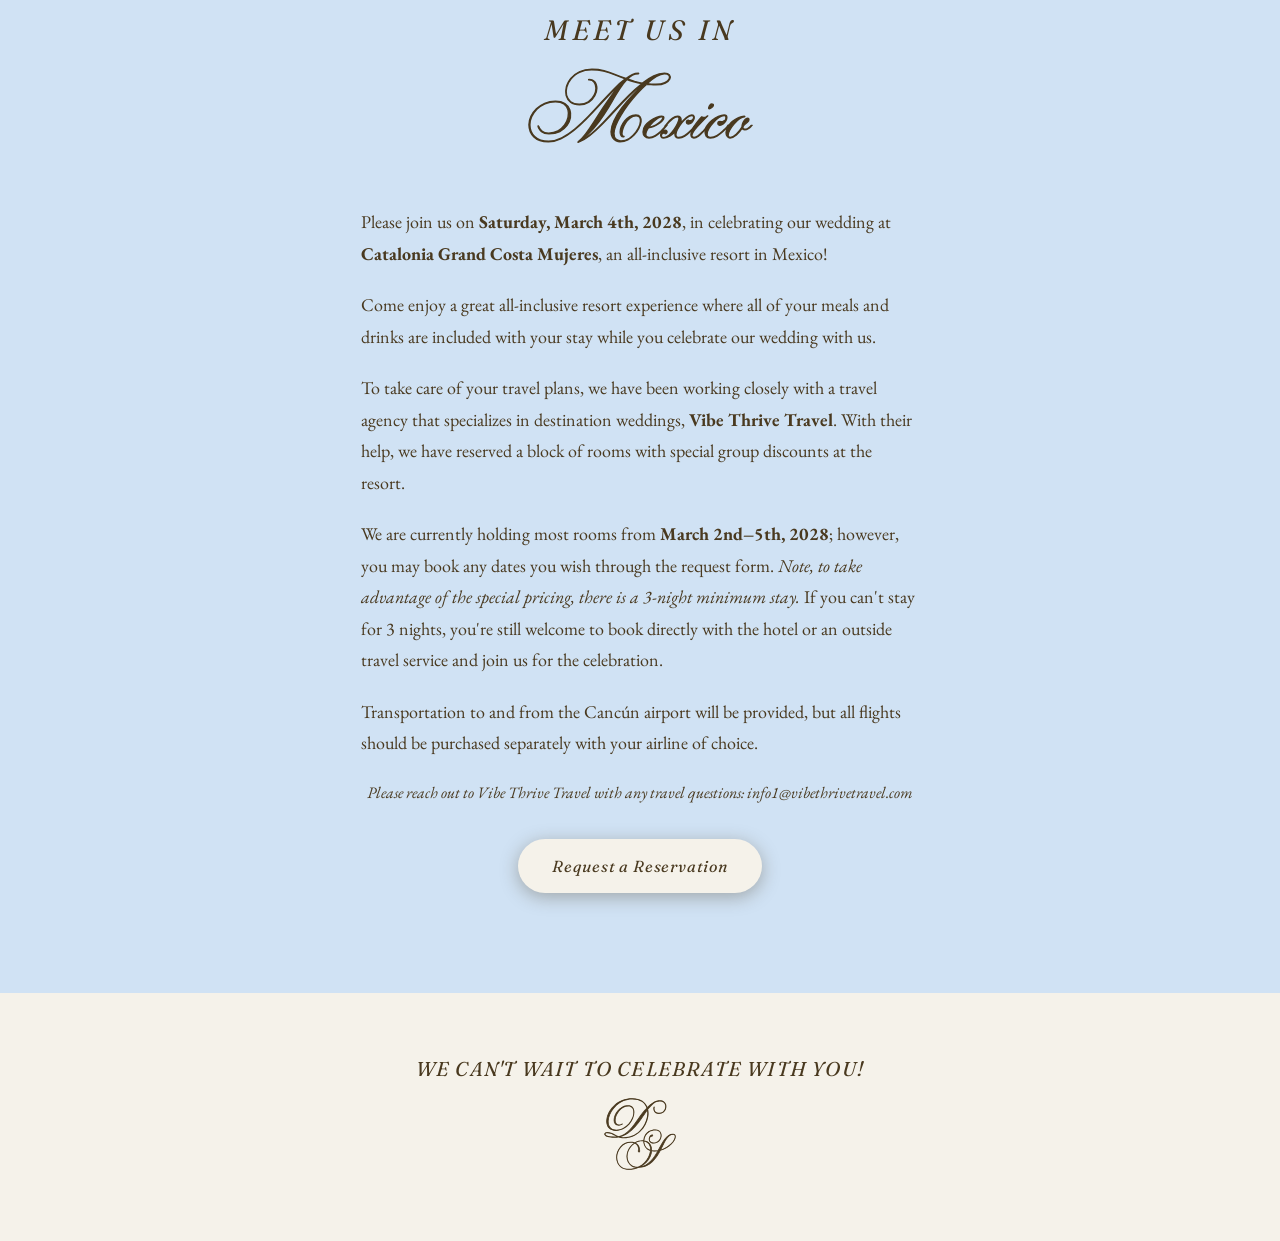
==== commit 9b7160fd: "Update site logo mark and enlarge nav/loader sizing Swap the palm+monogram mark for the new horizont" ====
--- a/index.html
+++ b/index.html
@@ -113,8 +113,8 @@
     top: 50%;
     transform: translate(-50%, -50%);
     z-index: 1;
-    width: 58px;
-    aspect-ratio: 1500 / 1386;
+    width: 130px;
+    aspect-ratio: 1490.809919 / 592.902344;
     background-color: var(--sand);
     -webkit-mask-image: url('assets/monogram.svg');
     mask-image: url('assets/monogram.svg');
@@ -149,8 +149,8 @@
   }
 
   .loader-mark {
-    width: 220px;
-    aspect-ratio: 1500 / 1386;
+    width: min(400px, 80vw);
+    aspect-ratio: 1490.809919 / 592.902344;
     background-color: var(--sand);
     -webkit-mask-image: url('assets/monogram.svg');
     mask-image: url('assets/monogram.svg');
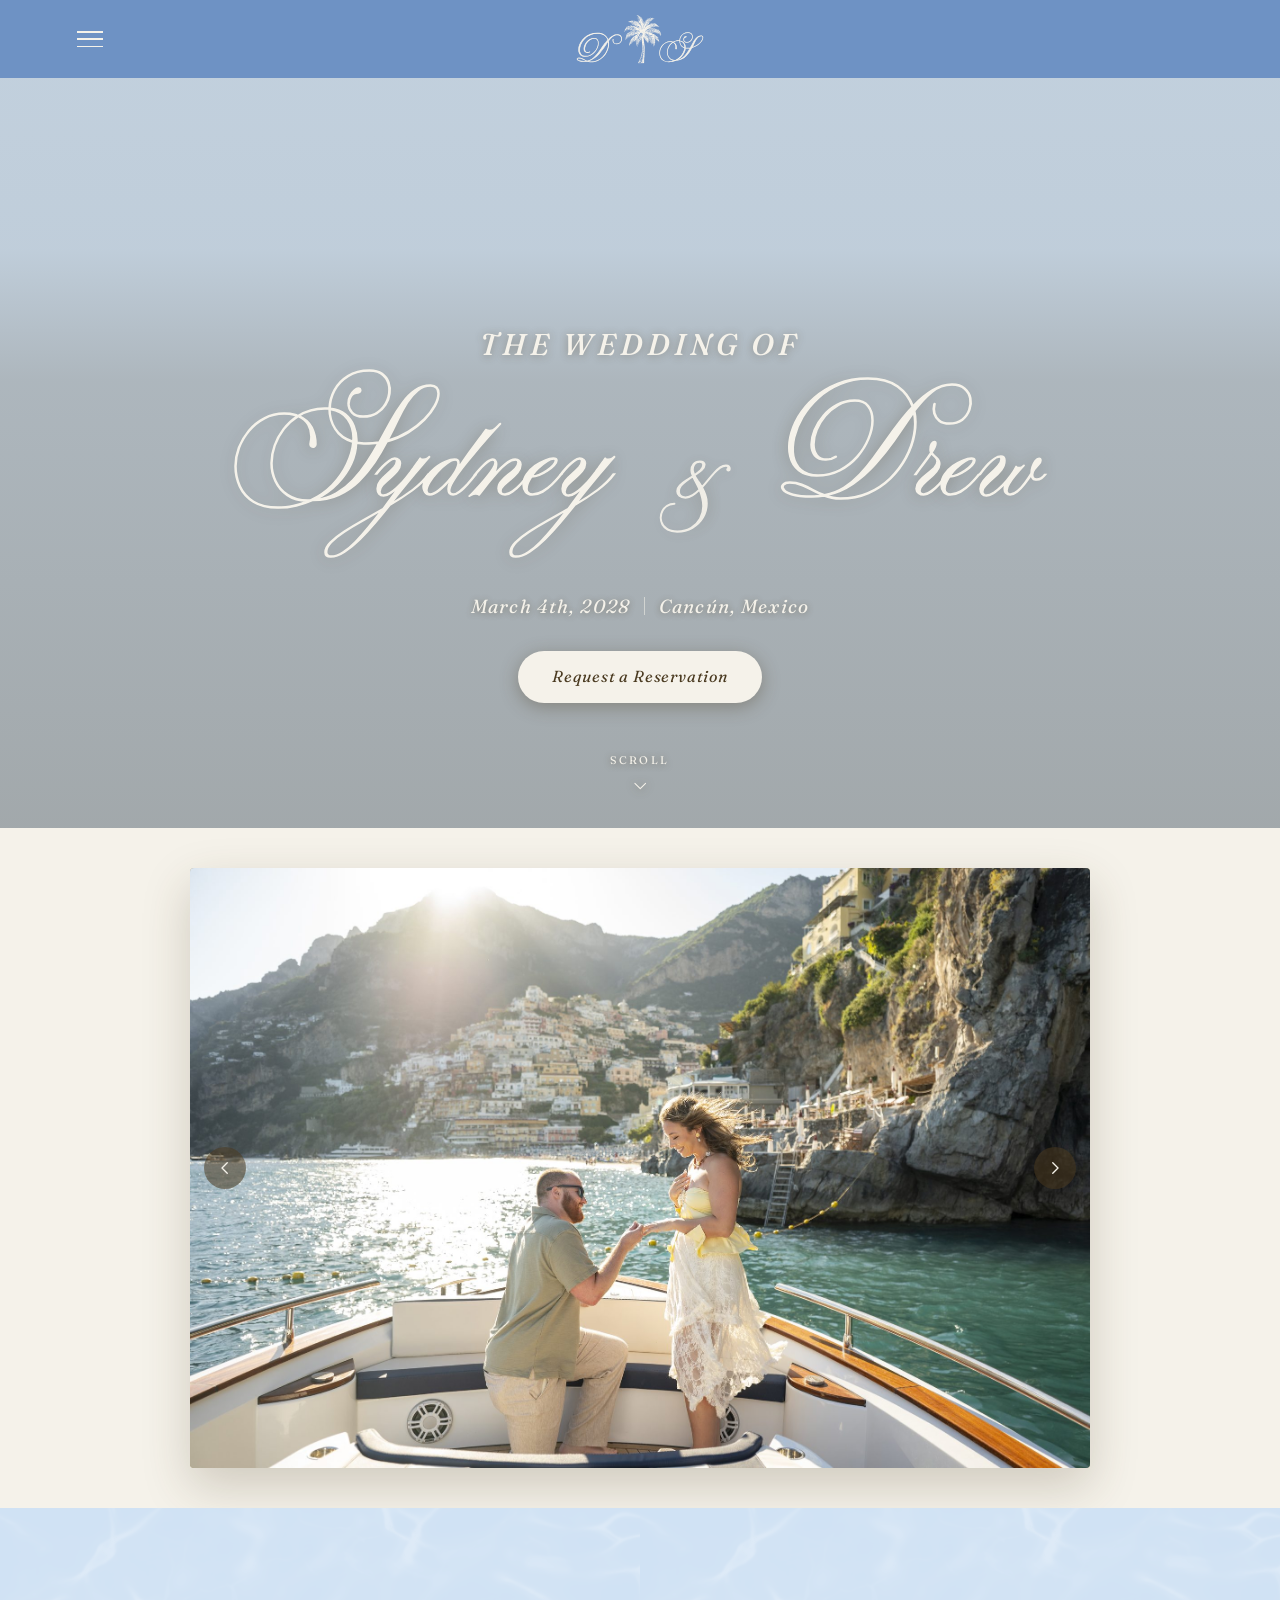
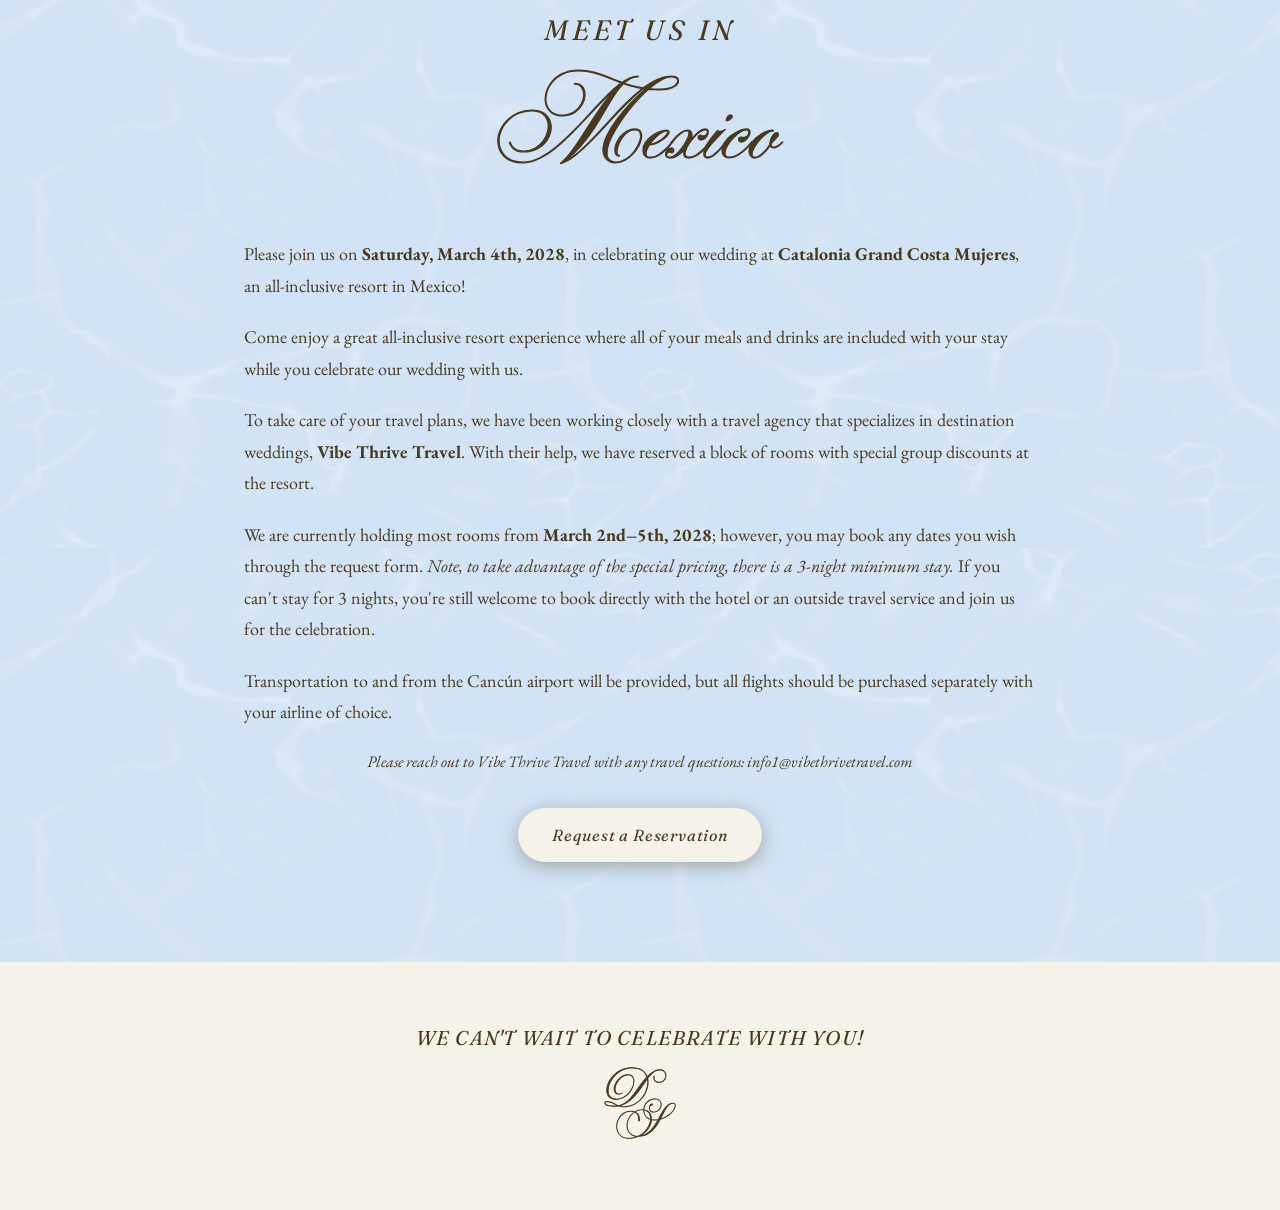
==== commit 696092b0: "Enlarge hero names and Mexico mark, widen blurb, add water texture Scale up the "Sydney & Drew" hero" ====
--- a/index.html
+++ b/index.html
@@ -380,7 +380,7 @@
     -webkit-text-stroke: 1.5px var(--sand);
     text-stroke: 1.5px var(--sand);
     text-shadow: 0 2px 16px rgba(73, 57, 31, 0.4);
-    font-size: clamp(72px, 12.5vw, 175px);
+    font-size: clamp(88px, 15vw, 320px);
     line-height: 1;
     max-width: 94vw;
     margin: 0 auto;
@@ -396,7 +396,7 @@
       flex-direction: column;
       align-items: center;
       gap: 0.06em 0;
-      font-size: clamp(60px, 19vw, 110px);
+      font-size: clamp(76px, 23vw, 130px);
     }
   }
 
@@ -528,9 +528,29 @@
 
   /* ---------- MEET US IN MEXICO ---------- */
   .meet-mexico {
+    position: relative;
     background: var(--shoreline);
     padding: 100px 6vw;
     text-align: center;
+    overflow: hidden;
+  }
+
+  .meet-mexico::before {
+    content: '';
+    position: absolute;
+    inset: 0;
+    background-image: url('assets/water-texture.png');
+    background-repeat: repeat;
+    background-size: 640px 640px;
+    opacity: 0.3;
+    pointer-events: none;
+    z-index: 0;
+  }
+
+  .meet-mexico-wrap,
+  .meet-mexico-blurb {
+    position: relative;
+    z-index: 1;
   }
 
   .meet-mexico-wrap {
@@ -557,7 +577,7 @@
     color: var(--cacao);
     -webkit-text-stroke: 1.3px var(--cacao);
     text-stroke: 1.3px var(--cacao);
-    font-size: clamp(56px, 9vw, 130px);
+    font-size: clamp(70px, 11.5vw, 168px);
     line-height: 1;
   }
 
@@ -570,6 +590,12 @@
     line-height: 1.75;
     color: var(--cacao);
     text-align: left;
+  }
+
+  @media (min-width: 761px) {
+    .meet-mexico-blurb {
+      max-width: 88ch;
+    }
   }
 
   .meet-mexico-blurb p {
